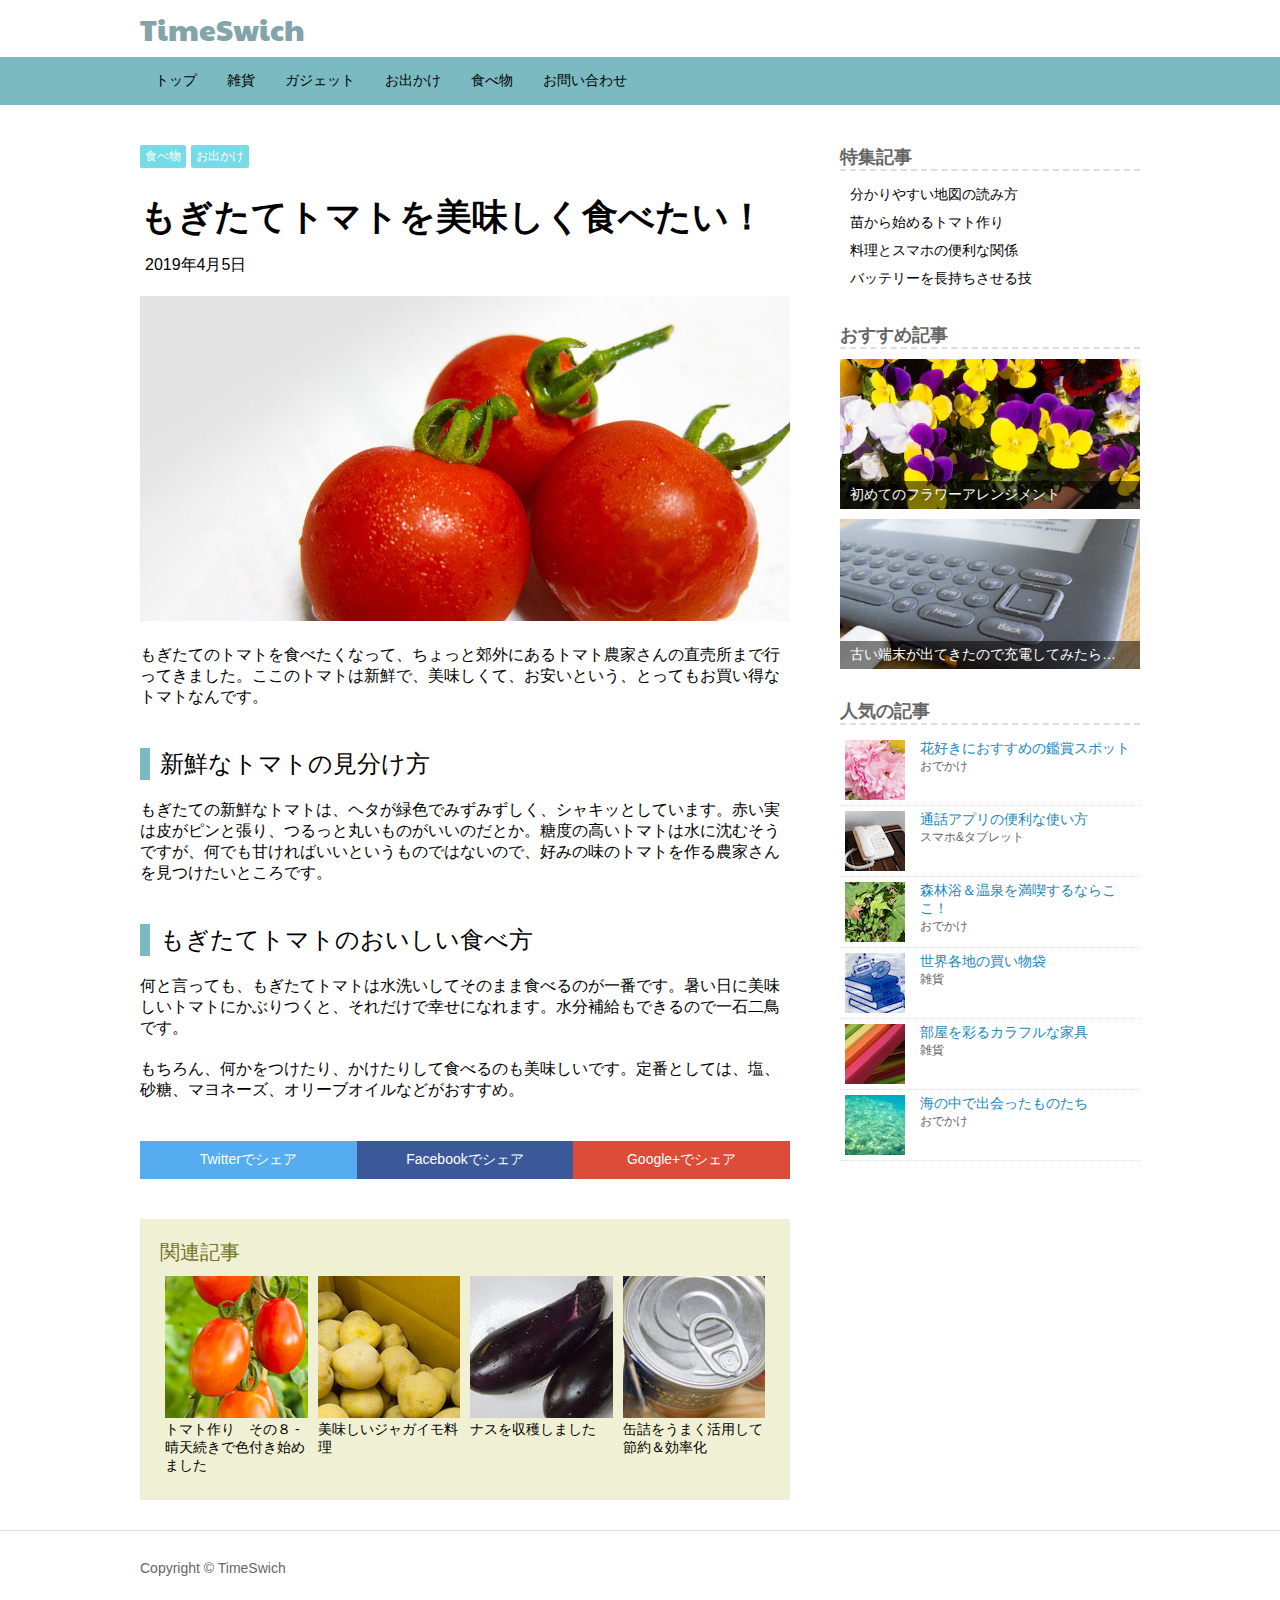
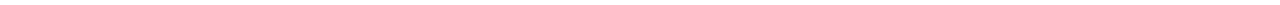
==== top.html @ c20fe012 "トップページ作成準備" ====
<!DOCTYPE html>
<html lang="ja">
  <head>
    <meta charset="UTF-8">
    <title>サンプル</title>
    <meta name="viewport" content="width=device-width">
    <link href="https://fonts.googleapis.com/css?family=Paytone+One" rel="stylesheet">
    <link rel="stylesheet" href="https://use.fontawesome.com/releases/v5.8.1/css/all.css" integrity="sha384-50oBUHEmvpQ+1lW4y57PTFmhCaXp0ML5d60M1M7uH2+nqUivzIebhndOJK28anvf" crossorigin="anonymous">
    <link rel="stylesheet" href="css/styles.css">
  </head>
  <body>

    <div class="box1"><!-- BOX1 -->
      <div class="site">
        <h1><a href="#">TimeSwich</a></h1>
      </div>
    </div>

    <div class="box2"><!-- BOX2 -->
      <div class="box2-inner">
        <nav class="menu">
          <ul>
            <li><a href="#">トップ</a></li>
            <li><a href="#">雑貨</a></li>
            <li><a href="#">ガジェット</a></li>
            <li><a href="#">お出かけ</a></li>
            <li><a href="#">食べ物</a></li>
            <li><a href="#">お問い合わせ</a></li>
          </ul>
        </nav>
      </div>
    </div>

    <div class="boxA">
      <div class="box3"><!-- BOX3 -->
        <article class="kiji">

          <div class="kijicat">
            <ul>
              <li><a href="#">食べ物</a></li>
              <li><a href="#">お出かけ</a></li>
            </ul>
          </div>

          <h1>もぎたてトマトを美味しく食べたい！</h1>

          <div class="kijiinfo">
            <time datetime="2019-04-05">
              <i class="far fa-clock"></i>2019年4月5日
            </time>
          </div>

          <p><img src="img/tomato.jpg" alt="トマトの画像"></p>

          <p>もぎたてのトマトを食べたくなって、ちょっと郊外にあるトマト農家さんの直売所まで行ってきました。ここのトマトは新鮮で、美味しくて、お安いという、とってもお買い得なトマトなんです。</p>

          <h2>新鮮なトマトの見分け方</h2>

          <p>もぎたての新鮮なトマトは、ヘタが緑色でみずみずしく、シャキッとしています。赤い実は皮がピンと張り、つるっと丸いものがいいのだとか。糖度の高いトマトは水に沈むそうですが、何でも甘ければいいというものではないので、好みの味のトマトを作る農家さんを見つけたいところです。</p>

          <h2>もぎたてトマトのおいしい食べ方</h2>

          <p>何と言っても、もぎたてトマトは水洗いしてそのまま食べるのが一番です。暑い日に美味しいトマトにかぶりつくと、それだけで幸せになれます。水分補給もできるので一石二鳥です。</p>

          <p>もちろん、何かをつけたり、かけたりして食べるのも美味しいです。定番としては、塩、砂糖、マヨネーズ、オリーブオイルなどがおすすめ。</p>

          <div class="share">
            <ul>
              <li><a href="#" class="share-tw">
                <i class="fab fa-twitter"></i>
                <span>Twitter</span>でシェア
              </a></li>
              <li><a href="#" class="share-fb">
                <i class="fab fa-facebook-f"></i>
                <span>Facebook</span>でシェア
              </a></li>
              <li><a href="#" class="share-gp">
                <i class="fab fa-google-plus-g"></i>
                <span>Google+</span>でシェア
              </a></li>
            </ul>
          </div>

        </article>

        <aside class="kanren">
          <h1>関連記事</h1>
          <ul>
            <li><a href="#">
              <img src="img/red-150x150.jpg" alt="">
              <div class="text">
                トマト作り　その８ - 晴天続きで色付き始めました
              </div>
            </a></li>
            <li><a href="#">
              <img src="img/imo-150x150.jpg" alt="">
              <div class="text">
                美味しいジャガイモ料理
              </div>
            </a></li>
            <li><a href="#">
              <img src="img/nasu-150x150.jpg" alt="">
              <div class="text">
                ナスを収穫しました
              </div>
            </a></li>
            <li><a href="#">
              <img src="img/can-150x150.jpg" alt="">
              <div class="text">
                缶詰をうまく活用して節約＆効率化
              </div>
            </a></li>
          </ul>
        </aside>

      </div>

      <div class="box4"><!-- BOX4 -->
        <div class="box4-1">
          <aside class="sidemenu">
            <h1>特集記事</h1>
            <ul>
              <li><a href="#">
                <i class="fas fa-caret-right"></i>
                分かりやすい地図の読み方
              </a></li>
              <li><a href="#">
                <i class="fas fa-caret-right"></i>
                苗から始めるトマト作り
              </a></li>
              <li><a href="#">
                <i class="fas fa-caret-right"></i>
                料理とスマホの便利な関係
              </a></li>
              <li><a href="#">
                <i class="fas fa-caret-right"></i>
                バッテリーを長持ちさせる技
              </a></li>
            </ul>
          </aside>

          <aside class="osusume">
            <h1>おすすめ記事</h1>
            <ul>
              <li><a href="#">
                <img src="img/flower.jpg" alt="">
                <div class="text">
                  初めてのフラワーアレンジメント
                </div>
              </a></li>
              <li><a href="#">
                <img src="img/old.jpg" alt="">
                <div class="text">
                  古い端末が出てきたので充電してみたら…
                </div>
              </a></li>
            </ul>
          </aside>
        </div>

        <div class="box4-2">
          <aside class="ninki">
            <h1>人気の記事</h1>
            <ul>
              <li><a href="#">
                <img src="img/sakura-60x60.jpg" alt="">
                <div class="text">
                  花好きにおすすめの鑑賞スポット
                  <span>おでかけ</span>
                </div>
              </a></li>
              <li><a href="#">
                <img src="img/tel-60x60.jpg" alt="">
                <div class="text">
                  通話アプリの便利な使い方
                  <span>スマホ&タブレット</span>
                </div>
              </a></li>
              <li><a href="#">
                <img src="img/green-60x60.jpg" alt="">
                <div class="text">
                  森林浴＆温泉を満喫するならここ！
                  <span>おでかけ</span>
                </div>
              </a></li>
              <li><a href="#">
                <img src="img/bag-60x60.jpg" alt="">
                <div class="text">
                  世界各地の買い物袋
                  <span>雑貨</span>
                </div>
              </a></li>
              <li><a href="#">
                <img src="img/color-60x60.jpg" alt="">
                <div class="text">
                  部屋を彩るカラフルな家具
                  <span>雑貨</span>
                </div>
              </a></li>
              <li><a href="#">
                <img src="img/sea-60x60.jpg" alt="">
                <div class="text">
                  海の中で出会ったものたち
                  <span>おでかけ</span>
                </div>
              </a></li>
            </ul>
          </aside>
        </div>

      </div>
    </div>

    <div class="box5">
      <div class="box5-inner">        
        <div class="copyright">
          <p>Copyright &copy; TimeSwich</p>
        </div>
      </div>
    </div>

  </body>
</html>
---- css/styles.css ----
@charset "UTF-8";

body	{
  margin: 0;
  font-family: 'メイリオ', 'Hiragino Kaku Gothic Pro', sans-serif
}

.box1, .box2-inner, .boxA, .box5-inner {
  padding-left: 10px;
  padding-right: 10px;
}

/********************** header ****************************/

/* サイト名 */

.site h1 a {
  text-decoration: none;
  color: #83a4a8;
}

.site h1 {
  margin: 0;
  font-size: 30px;
  font-family: 'Paytone One', sans-serif;
  font-weight: normal;
}

.box1 {
  padding-top: 8px;
  padding-bottom: 8px;
}

/* ナビゲーション */

.menu ul {
  list-style: none;
  margin: 0;
  padding: 0;
}

.menu li a {
  text-decoration: none;
  font-size: 14px;
  padding: 15px;
  color: #000000;
  display: block;
}

.menu li a:hover {
  background-color: #75dbe7;
}

.menu li {
  float: left;
  width: auto;
}

.menu ul::after {
  content: "";
  display: block;
  clear:both;
}

.box2 {
  background-color: #7cbac1;
}

/************************* headerここまで *********************/

/************************* main *******************************/

/* 記事カテゴリー */

.kijicat {
  margin-bottom: 25px;
}

.kijicat ul {
  margin: 0;
  padding: 0;
  list-style: none;
}

.kijicat li a {
  display: block;
  margin-right: 5px;
  padding: 3px 5px;
  border-radius: 2px;
  color: #ffffff;
  background-color: #75dbe7;
  font-size: 12px;
  text-decoration: none;
}

.kijicat li a:hover {
  background-color: #94ecf6;
}

.kijicat li {
  float: left;
  width: auto;
}

.kijicat ul:after {
  content: "";
  display: block;
  clear: both;
}

/* 記事本体 */

.kiji h1 {
  margin-top: 0;
  margin-bottom: 20px;
  font-size: 36px;
}

.kiji h2 {
  margin-top: 40px;
  padding-left: 10px;
  border-left: 10px solid #7cbac1;
  font-weight: normal;
}

.kiji p {
  margin-top: 0px;
  margin-bottom: 20px;
}

.kiji img {
  max-width: 100%;
  height: auto;
}

/* 記事の投稿日 */

.kijiinfo {
  margin-top: -10px;
  margin-bottom: 20px;
}

.kijiinfo i {
  margin-right: 5px;
  color: #aaaaaa;
  font-size: 20px;
}

.box3 {
  padding: 40px 0 30px;
}

/* シェアボタン */

.share {
  margin-top: 40px;
}

.share ul {
  margin: 0;
  padding: 0;
  list-style: none;
}

.share li a {
  display: block;
  padding: 10px 5px;
  color: #ffffff;
  font-size: 14px;
  text-align: center;
  text-decoration: none;
}

.share li a:hover {
  opacity: 0.8;
}

.share li {
  float: left;
  width: 33.3333%;
}

.share ul::after {
  content: "";
  display: block;
  clear: both;
}

.share-tw {
  background-color: #55acee;
}

.share-fb {
  background-color: #3b5998;
}

.share-gp {
  background-color: #dd4b39;
}

/****************** 関連記事 ***********************/

.kanren {
  margin-top: 40px;
  padding: 20px;
  background-color: #f0f0d4;
}

.kanren h1 {
  margin: 0 0 5px;
  color: #727224;
  font-size: 20px;
  font-weight: normal;
}

.kanren ul {
  margin: 0;
  padding: 0;
  list-style: none;
}

.kanren li a {
  display: block;
  padding: 5px;
  color: #000000;
  font-size: 14px;
  text-decoration: none;
}

.kanren li a:hover {
  text-decoration: underline;
}

.kanren li {
  float: left;
  width: 25%;
}

.kanren ul::after {
  content: "";
  display: block;
  clear: both;
}

.kanren img {
  max-width: 100%;
  height: auto;
  border: none;
}

/***************** サイドバー ********************/

/* 特集 */

.sidemenu {
  margin-bottom: 30px;
}

.sidemenu h1 {
  margin-top: 0;
  margin-bottom: 10px;
  border-bottom: dashed 2px #dddddd;
  color: #666666;
  font-size: 18px;
}

.sidemenu ul {
  list-style: none;
  margin: 0;
  padding: 0;
}

.sidemenu li a {
  text-decoration: none;
  font-size: 14px;
  padding: 5px;
  color: #000000;
  display: block;
}

.sidemenu li a:hover {
  background-color: #eeeeee;
}

.sidemenu i {
  margin-right: 5px;
  color: #888888;
}

/* おすすめ記事 */

.osusume {
  margin-bottom: 30px;
}

.osusume h1 {
  margin-top: 0;
  margin-bottom: 10px;
  border-bottom: dashed 2px #dddddd;
  color: #666666;
  font-size: 18px;
}

.osusume ul {
  list-style: none;
  margin: 0;
  padding: 0;
}

.osusume li a {
  text-decoration: none;
  font-size: 14px;
  padding: 0px;
  margin-bottom: 10px;
  color: #000000;
  display: block;
}

.osusume li a:hover {
  background-color: #eeeeee;
  opacity: 0.8;
}

.osusume img {
  width: 100%;
  height: auto;
  border: none;
  vertical-align: bottom;
}

.osusume .text {
  padding: 5px 10px;
  background-color: rgba(0, 0, 0, 0.5);
  color: #ffffff;
}

/* テキストボックスを画像に重ねる */

.osusume a {
  position: relative;
}

.osusume .text {
  position: absolute;
  bottom: 0;
  left: 0;
  width: 100%;
  box-sizing: border-box;
}

/* 人気記事 */

.ninki h1 {
  margin-top: 0;
  margin-bottom: 10px;
  border-bottom: dashed 2px #dddddd;
  color: #666666;
  font-size: 18px;
}

.ninki ul {
  list-style: none;
  margin: 0;
  padding: 0;
}

.ninki li a {
  text-decoration: none;
  font-size: 14px;
  padding: 5px;
  color: #2288bb;
  border-bottom: 1px dotted #dddddd;
  display: block;
}

.ninki li a:hover {
  background-color: #eeeeee;
}

.ninki li a img {
  border: none;
}

.ninki img {
  float: left;
  width: 60px;
}

.ninki .text {
  float: none;
  width: auto;
  margin-left: 60px;
  padding-left: 15px;
}

.ninki a::after {
  content: "";
  display: block;
  clear: both;
}

.ninki span {
  display: block;
  color: #666666;
  font-size: 12px;
}

.box4 {
  padding: 40px 0 30px;
}

/*********************** mainここまで *********************/

/******************* footer **************************/

/* コピーライト */

.copyright {
  margin: 0;
  color: #666666;
  font-size: 14px;
}

.box5 {
  border-top: 1px solid #dddddd;
  padding: 15px 0;
}

/******************* レスポンシブ ********************/

/*********** 599px以下 *************/
@media (max-width: 599px) {

/* サイト名と記事タイトルを小さく */

.site h1 {
  font-size: 20px;
}

.kiji h1 {
  font-size: 26px;
}

.box1 {
  padding-top: 4px 0px;
}

/* ナビゲーション */

.menu li a {
  padding: 10px 3px;
  font-size: 11px;
}

/* boxの間隔 */

.box3 {
  padding-top: 25px;
}

/* シェアボタン */

.share span {
  display: inline-block;
  text-indent: -9999px;
}

/* 関連記事を2列にする */

.kanren {
  padding: 10px;
}

.kanren li {
  width: 50%;
}

.kanren li:nth-child(3n) {
  clear: both;
}


}

/*********** 600px～767px ************/
@media (min-width: 600px) and (max-width: 767px) {

/* box4-1とbox4-2を横に並べる */
.box4-1 {
  float: left;
  width: 50%;
}

.box4-2 {
  float: left;
  width: 50%;
}

.box4::after {
  content: "";
  display: block;
  clear: both;
}

/* box4-1とbox4-2の間隔を調整 */
.box4-1 {
  padding-right: 20px;
  box-sizing: border-box;
}

.box4-2 {
  padding-left: 20px;
  box-sizing: border-box;
}

}

/*********** 768px～ ************/
@media (min-width: 768px) {
/* BOX3とBOX4を横に並べる設定 */
.boxA:after	{content: "";
	display: block;
	clear: both}

.box3	{float: left;
	width: 70%}

.box4	{float: left;
	width: 30%}

/* BOX3とBOX4の左右の間隔 */

.box3 {
  padding-right: 50px;
  box-sizing: border-box;
}

}

/*********** 1040px～ ************/
@media (min-width: 1040px) {

/* 全体の横幅を固定する */
.box1, .box2-inner, .boxA, .box5-inner {
  width: 1000px;
  margin-left: auto;
  margin-right: auto;
}

}
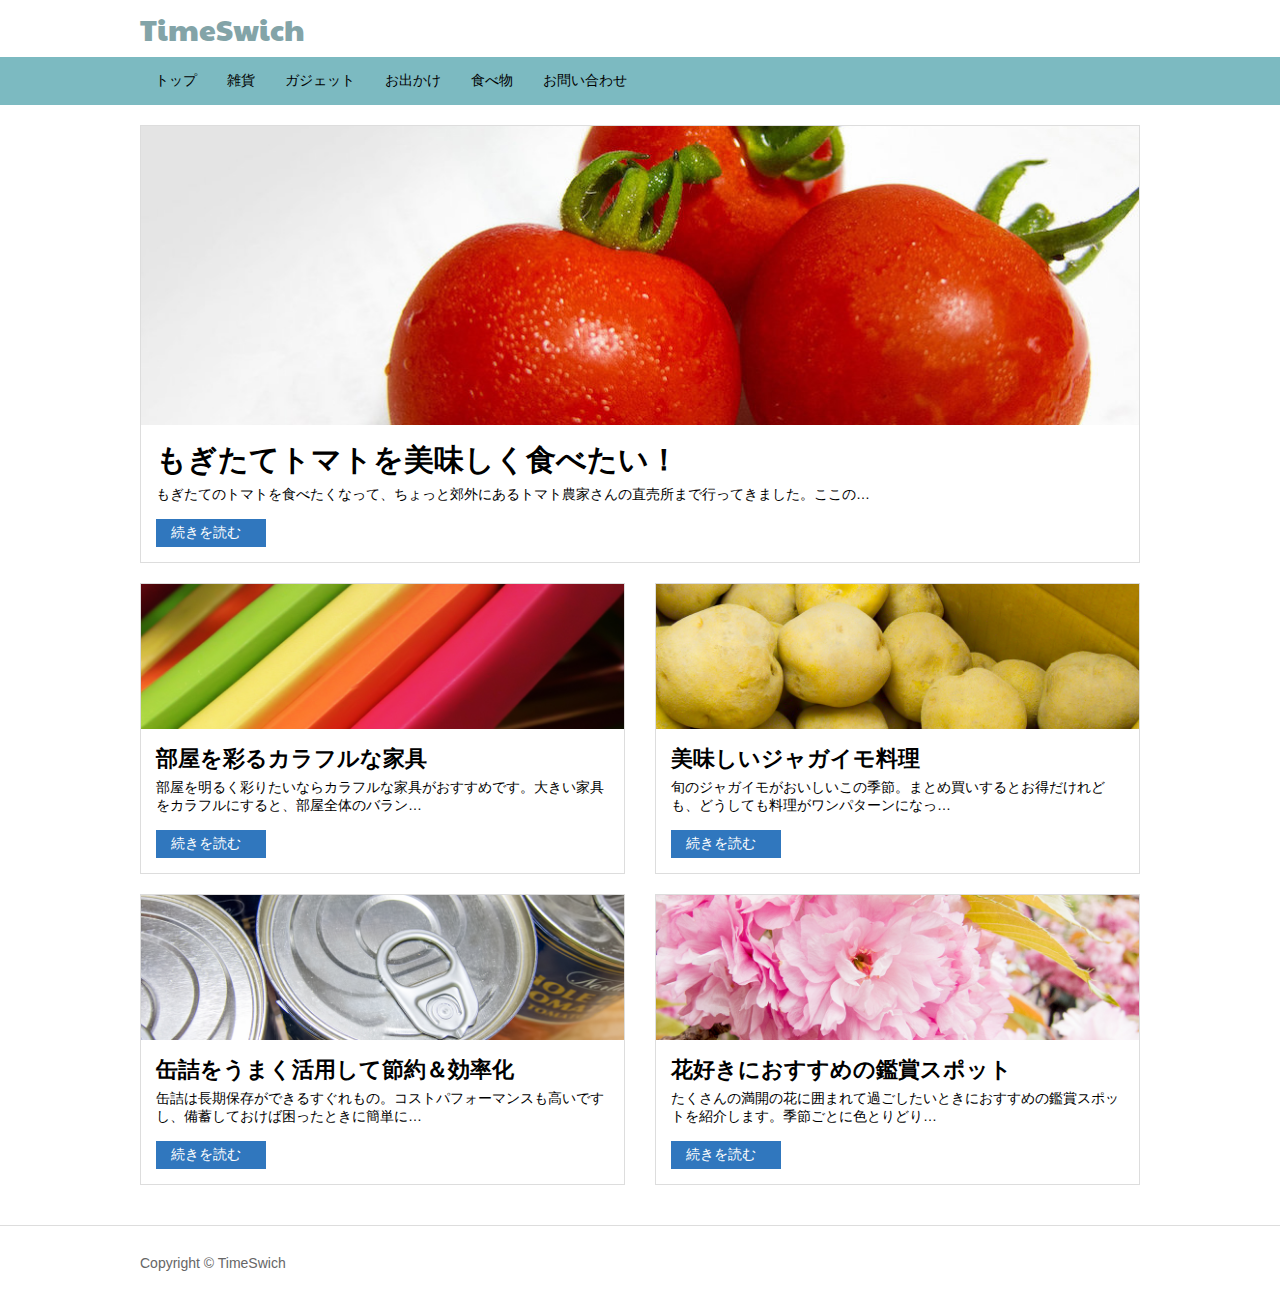
==== commit e7f62aab: "トップページ作成" ====
--- a/top.html
+++ b/top.html
@@ -8,7 +8,7 @@
     <link rel="stylesheet" href="https://use.fontawesome.com/releases/v5.8.1/css/all.css" integrity="sha384-50oBUHEmvpQ+1lW4y57PTFmhCaXp0ML5d60M1M7uH2+nqUivzIebhndOJK28anvf" crossorigin="anonymous">
     <link rel="stylesheet" href="css/styles.css">
   </head>
-  <body>
+  <body class="top">
 
     <div class="box1"><!-- BOX1 -->
       <div class="site">
@@ -32,187 +32,56 @@
     </div>
 
     <div class="boxA">
-      <div class="box3"><!-- BOX3 -->
-        <article class="kiji">
+      <article class="gaiyou pickup">
+        <a href="#">
+          <img src="img/tomato-top.jpg" alt="">
+          <h1>もぎたてトマトを美味しく食べたい！</h1>
+          <p>もぎたてのトマトを食べたくなって、ちょっと郊外にあるトマト農家さんの直売所まで行ってきました。ここの…</p>
+          <p class="more">続きを読む<i class="fas fa-chevron-right"></i></p>
+        </a>
+      </article>
 
-          <div class="kijicat">
-            <ul>
-              <li><a href="#">食べ物</a></li>
-              <li><a href="#">お出かけ</a></li>
-            </ul>
-          </div>
-
-          <h1>もぎたてトマトを美味しく食べたい！</h1>
-
-          <div class="kijiinfo">
-            <time datetime="2019-04-05">
-              <i class="far fa-clock"></i>2019年4月5日
-            </time>
-          </div>
-
-          <p><img src="img/tomato.jpg" alt="トマトの画像"></p>
-
-          <p>もぎたてのトマトを食べたくなって、ちょっと郊外にあるトマト農家さんの直売所まで行ってきました。ここのトマトは新鮮で、美味しくて、お安いという、とってもお買い得なトマトなんです。</p>
-
-          <h2>新鮮なトマトの見分け方</h2>
-
-          <p>もぎたての新鮮なトマトは、ヘタが緑色でみずみずしく、シャキッとしています。赤い実は皮がピンと張り、つるっと丸いものがいいのだとか。糖度の高いトマトは水に沈むそうですが、何でも甘ければいいというものではないので、好みの味のトマトを作る農家さんを見つけたいところです。</p>
-
-          <h2>もぎたてトマトのおいしい食べ方</h2>
-
-          <p>何と言っても、もぎたてトマトは水洗いしてそのまま食べるのが一番です。暑い日に美味しいトマトにかぶりつくと、それだけで幸せになれます。水分補給もできるので一石二鳥です。</p>
-
-          <p>もちろん、何かをつけたり、かけたりして食べるのも美味しいです。定番としては、塩、砂糖、マヨネーズ、オリーブオイルなどがおすすめ。</p>
-
-          <div class="share">
-            <ul>
-              <li><a href="#" class="share-tw">
-                <i class="fab fa-twitter"></i>
-                <span>Twitter</span>でシェア
-              </a></li>
-              <li><a href="#" class="share-fb">
-                <i class="fab fa-facebook-f"></i>
-                <span>Facebook</span>でシェア
-              </a></li>
-              <li><a href="#" class="share-gp">
-                <i class="fab fa-google-plus-g"></i>
-                <span>Google+</span>でシェア
-              </a></li>
-            </ul>
-          </div>
-
+      <div class="boxA-1">
+        <article class="gaiyou">
+          <a href="#">
+            <img src="img/color-top.jpg" alt="">
+            <h1>部屋を彩るカラフルな家具</h1>
+            <p>部屋を明るく彩りたいならカラフルな家具がおすすめです。大きい家具をカラフルにすると、部屋全体のバラン…</p>
+            <p class="more">続きを読む<i class="fas fa-chevron-right"></i></p>
+          </a>
         </article>
 
-        <aside class="kanren">
-          <h1>関連記事</h1>
-          <ul>
-            <li><a href="#">
-              <img src="img/red-150x150.jpg" alt="">
-              <div class="text">
-                トマト作り　その８ - 晴天続きで色付き始めました
-              </div>
-            </a></li>
-            <li><a href="#">
-              <img src="img/imo-150x150.jpg" alt="">
-              <div class="text">
-                美味しいジャガイモ料理
-              </div>
-            </a></li>
-            <li><a href="#">
-              <img src="img/nasu-150x150.jpg" alt="">
-              <div class="text">
-                ナスを収穫しました
-              </div>
-            </a></li>
-            <li><a href="#">
-              <img src="img/can-150x150.jpg" alt="">
-              <div class="text">
-                缶詰をうまく活用して節約＆効率化
-              </div>
-            </a></li>
-          </ul>
-        </aside>
+        <article class="gaiyou">
+          <a href="#">
+            <img src="img/imo-top.jpg" alt="">
+            <h1>美味しいジャガイモ料理</h1>
+            <p>旬のジャガイモがおいしいこの季節。まとめ買いするとお得だけれども、どうしても料理がワンパターンになっ…</p>
+            <p class="more">続きを読む<i class="fas fa-chevron-right"></i></p>
+          </a>
+        </article>
 
-      </div>
+        <article class="gaiyou">
+          <a href="#">
+            <img src="img/can-top.jpg" alt="">
+            <h1>缶詰をうまく活用して節約＆効率化</h1>
+            <p>缶詰は長期保存ができるすぐれもの。コストパフォーマンスも高いですし、備蓄しておけば困ったときに簡単に…</p>
+            <p class="more">続きを読む<i class="fas fa-chevron-right"></i></p>
+          </a>
+        </article>
 
-      <div class="box4"><!-- BOX4 -->
-        <div class="box4-1">
-          <aside class="sidemenu">
-            <h1>特集記事</h1>
-            <ul>
-              <li><a href="#">
-                <i class="fas fa-caret-right"></i>
-                分かりやすい地図の読み方
-              </a></li>
-              <li><a href="#">
-                <i class="fas fa-caret-right"></i>
-                苗から始めるトマト作り
-              </a></li>
-              <li><a href="#">
-                <i class="fas fa-caret-right"></i>
-                料理とスマホの便利な関係
-              </a></li>
-              <li><a href="#">
-                <i class="fas fa-caret-right"></i>
-                バッテリーを長持ちさせる技
-              </a></li>
-            </ul>
-          </aside>
-
-          <aside class="osusume">
-            <h1>おすすめ記事</h1>
-            <ul>
-              <li><a href="#">
-                <img src="img/flower.jpg" alt="">
-                <div class="text">
-                  初めてのフラワーアレンジメント
-                </div>
-              </a></li>
-              <li><a href="#">
-                <img src="img/old.jpg" alt="">
-                <div class="text">
-                  古い端末が出てきたので充電してみたら…
-                </div>
-              </a></li>
-            </ul>
-          </aside>
-        </div>
-
-        <div class="box4-2">
-          <aside class="ninki">
-            <h1>人気の記事</h1>
-            <ul>
-              <li><a href="#">
-                <img src="img/sakura-60x60.jpg" alt="">
-                <div class="text">
-                  花好きにおすすめの鑑賞スポット
-                  <span>おでかけ</span>
-                </div>
-              </a></li>
-              <li><a href="#">
-                <img src="img/tel-60x60.jpg" alt="">
-                <div class="text">
-                  通話アプリの便利な使い方
-                  <span>スマホ&タブレット</span>
-                </div>
-              </a></li>
-              <li><a href="#">
-                <img src="img/green-60x60.jpg" alt="">
-                <div class="text">
-                  森林浴＆温泉を満喫するならここ！
-                  <span>おでかけ</span>
-                </div>
-              </a></li>
-              <li><a href="#">
-                <img src="img/bag-60x60.jpg" alt="">
-                <div class="text">
-                  世界各地の買い物袋
-                  <span>雑貨</span>
-                </div>
-              </a></li>
-              <li><a href="#">
-                <img src="img/color-60x60.jpg" alt="">
-                <div class="text">
-                  部屋を彩るカラフルな家具
-                  <span>雑貨</span>
-                </div>
-              </a></li>
-              <li><a href="#">
-                <img src="img/sea-60x60.jpg" alt="">
-                <div class="text">
-                  海の中で出会ったものたち
-                  <span>おでかけ</span>
-                </div>
-              </a></li>
-            </ul>
-          </aside>
-        </div>
-
+        <article class="gaiyou">
+          <a href="#">
+            <img src="img/sakura-top.jpg" alt="">
+            <h1>花好きにおすすめの鑑賞スポット</h1>
+            <p>たくさんの満開の花に囲まれて過ごしたいときにおすすめの鑑賞スポットを紹介します。季節ごとに色とりどり…</p>
+            <p class="more">続きを読む<i class="fas fa-chevron-right"></i></p>
+          </a>
+        </article>
       </div>
     </div>
 
     <div class="box5">
-      <div class="box5-inner">        
+      <div class="box5-inner">
         <div class="copyright">
           <p>Copyright &copy; TimeSwich</p>
         </div>
--- a/css/styles.css
+++ b/css/styles.css
@@ -409,6 +409,64 @@
   padding: 40px 0 30px;
 }
 
+/********************* トップページのCSS ********************/
+
+/* 概要 */
+
+.gaiyou {
+  margin-bottom: 20px;
+}
+
+.gaiyou a {
+  display: block;
+  border: 1px solid #dddddd;
+  color: #000000;
+  text-decoration: none;
+}
+
+.gaiyou a:hover {
+  box-shadow: 0 0 10px #dddddd;
+}
+
+.gaiyou img {
+  max-width: 100%;
+  height: auto;
+  border: none;
+  margin-bottom: 15px;
+  vertical-align: bottom;
+}
+
+.gaiyou h1 {
+  margin: 0 15px 5px;
+  font-size: 22px;
+}
+
+.gaiyou p {
+  margin: 0 15px 15px;
+  font-size: 14px;
+}
+
+/* 続きを読む */
+
+.more {
+  display: inline-block;
+  padding: 5px 15px;
+  background-color: #3077be;
+  color: #ffffff;
+}
+
+.more i {
+  margin-left: 10px;
+}
+
+/* boxAの間隔 */
+
+.top .boxA {
+  padding-top: 20px;
+  padding-bottom: 20px;
+}
+
+
 /*********************** mainここまで *********************/
 
 /******************* footer **************************/
@@ -481,6 +539,37 @@
 
 
 }
+
+
+/********************** 600px～ **********************/
+@media (min-width: 600px) {
+
+  /* トップページの概要を2列に並べる */
+
+  .boxA-1 .gaiyou {
+    float: left;
+    width: 50%;
+  }
+
+  .boxA-1::after {
+    content: "";
+    display: block;
+    clear: both;
+  }
+
+.boxA-1 .gaiyou:nth-child(odd) {
+  padding-right: 15px;
+  box-sizing: border-box;
+  clear: both;
+}
+
+.boxA-1 .gaiyou:nth-child(even) {
+  padding-left: 15px;
+  box-sizing: border-box;
+}
+
+}
+
 
 /*********** 600px～767px ************/
 @media (min-width: 600px) and (max-width: 767px) {
@@ -535,6 +624,12 @@
   box-sizing: border-box;
 }
 
+/* トップページのピックアップ */
+
+.pickup h1 {
+  font-size: 30px;
+}
+
 }
 
 /*********** 1040px～ ************/
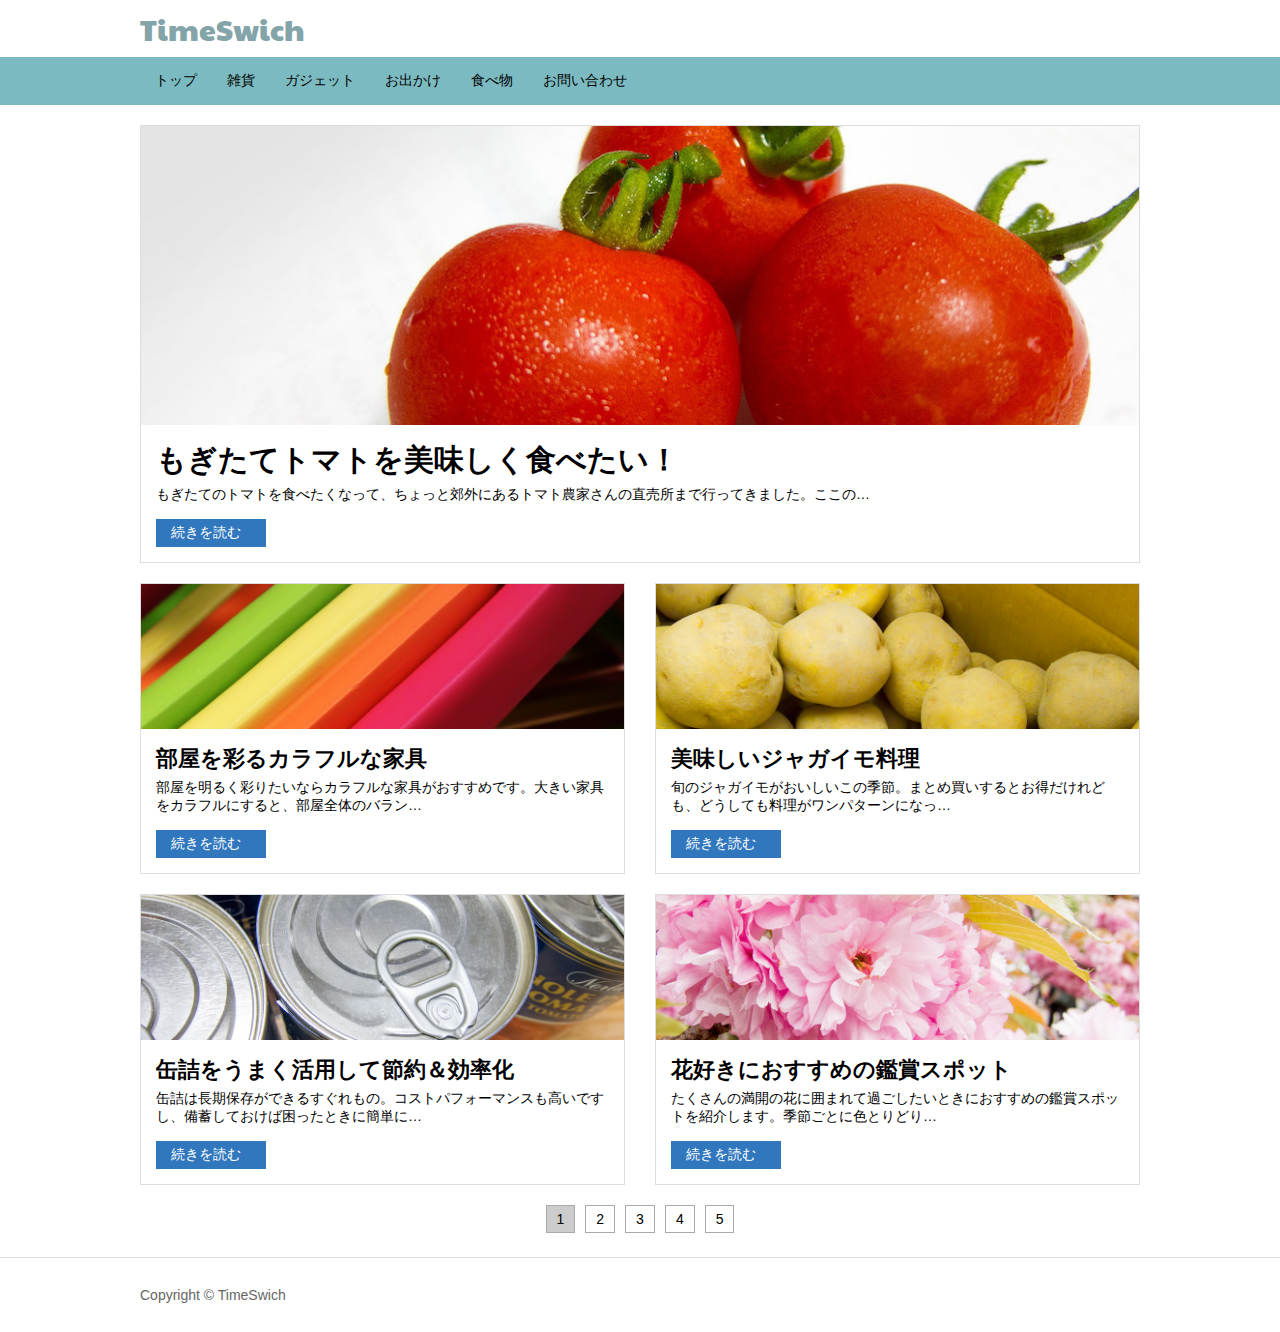
==== commit da0fa18f: "ページネーション追加" ====
--- a/top.html
+++ b/top.html
@@ -78,6 +78,17 @@
           </a>
         </article>
       </div>
+
+      <div class="pagenation">
+        <ul>
+          <li><a href="#" class="active">1</a></li>
+          <li><a href="#">2</a></li>
+          <li><a href="#">3</a></li>
+          <li><a href="#">4</a></li>
+          <li><a href="#">5</a></li>
+        </ul>
+      </div>
+
     </div>
 
     <div class="box5">
--- a/css/styles.css
+++ b/css/styles.css
@@ -459,6 +459,48 @@
   margin-left: 10px;
 }
 
+/* ページネーション */
+
+.pagenation {
+  text-align: center;
+}
+
+.pagenation ul {
+  list-style: none;
+  margin: 0;
+  padding: 0;
+  display: inline-block;
+}
+
+.pagenation li a {
+  display: block;
+  margin: 0 5px;
+  padding: 5px 10px;
+  font-size: 14px;
+  color: #000000;
+  border: 1px solid #aaaaaa;
+  text-decoration: none;
+}
+
+.pagenation li a.active {
+  background-color: #cccccc;
+}
+
+.pagenation li a:hover {
+  background-color: #eeeeee;
+}
+
+.pagenation li {
+  float: left;
+  width: auto;
+}
+
+.pagenation ul::after {
+  content: "";
+  display: block;
+  clear: both;
+}
+
 /* boxAの間隔 */
 
 .top .boxA {
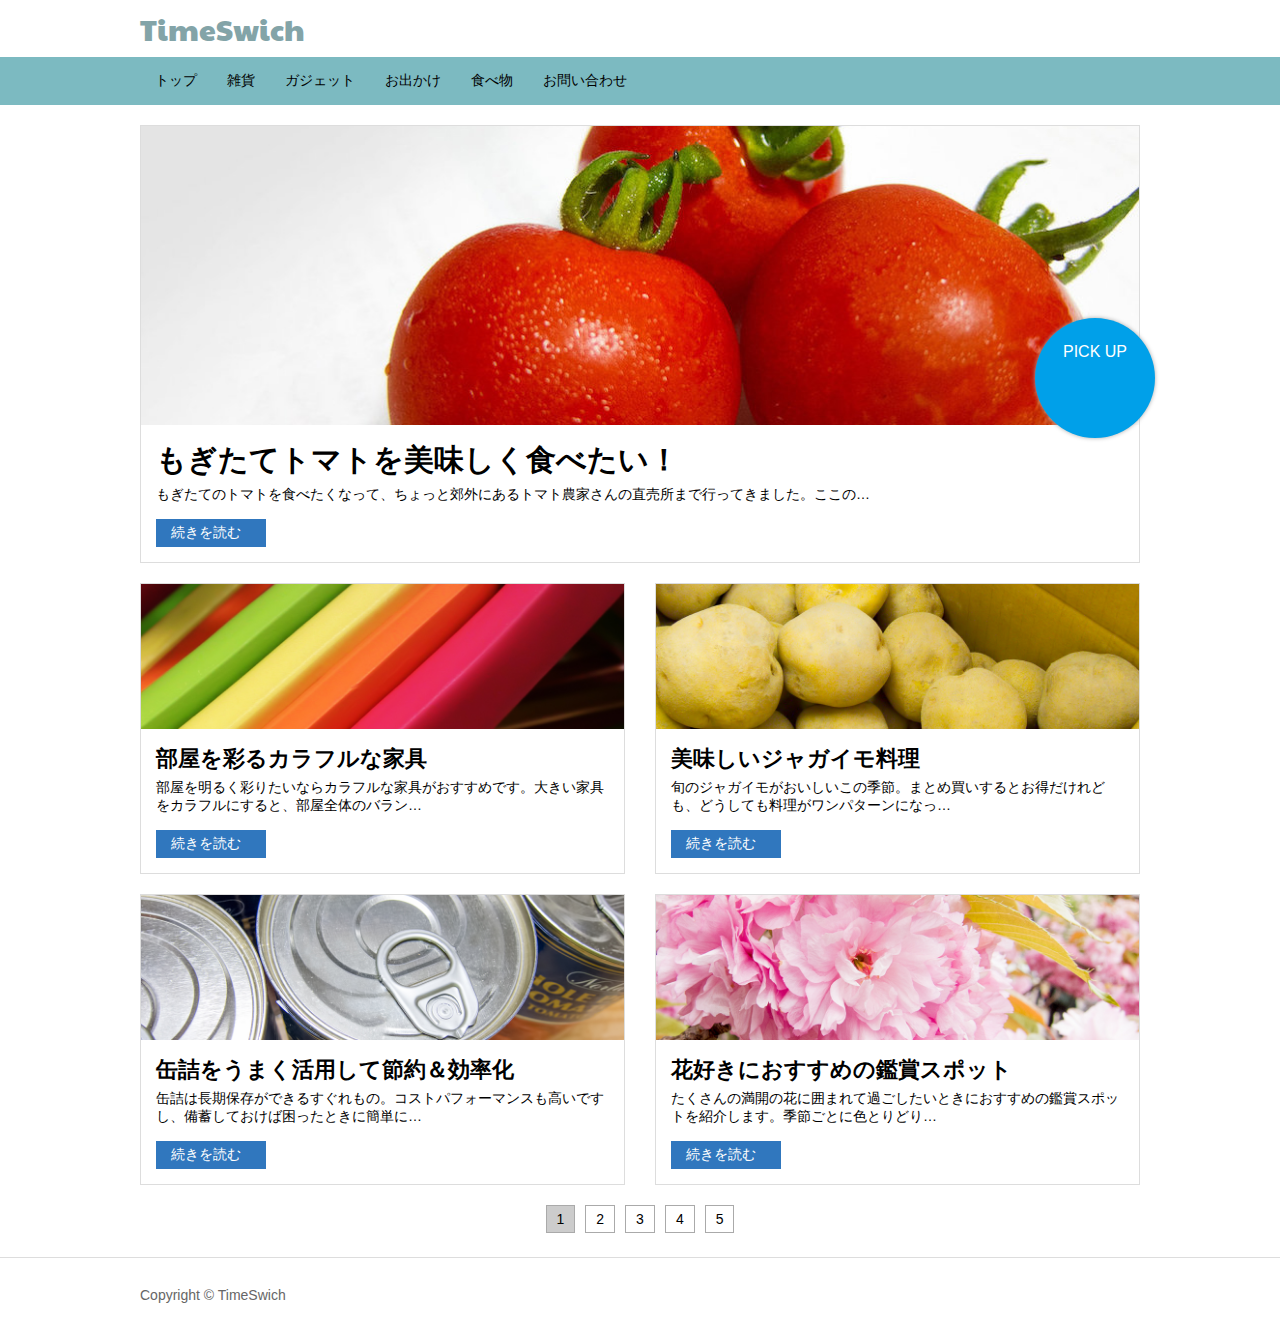
==== commit b3040fbe: "ピックアップ記事にバッジを追加" ====
--- a/top.html
+++ b/top.html
@@ -34,6 +34,9 @@
     <div class="boxA">
       <article class="gaiyou pickup">
         <a href="#">
+          <div class="badge">
+            <i class="far fa-thumbs-up"></i>PICK UP
+          </div>
           <img src="img/tomato-top.jpg" alt="">
           <h1>もぎたてトマトを美味しく食べたい！</h1>
           <p>もぎたてのトマトを食べたくなって、ちょっと郊外にあるトマト農家さんの直売所まで行ってきました。ここの…</p>
--- a/css/styles.css
+++ b/css/styles.css
@@ -459,6 +459,37 @@
   margin-left: 10px;
 }
 
+/* ピックアップ記事のバッジ */
+
+.badge {
+  width: 120px;
+  height: 120px;
+  padding-top: 25px;
+  box-sizing: border-box;
+  background-color: #00a0e9;
+  color: #ffffff;
+  border-radius: 50%;
+  text-align: center;
+  box-shadow: 0 0 4px #aaaaaa;
+}
+
+.badge i {
+  display: block;
+  font-size: 40px;
+}
+
+/* バッジの位置を設定 */
+
+.pickup {
+  position: relative;
+}
+
+.badge {
+  position: absolute;
+  top: 44%;
+  right: -15px;
+}
+
 /* ページネーション */
 
 .pagenation {
@@ -530,6 +561,15 @@
 
 /*********** 599px以下 *************/
 @media (max-width: 599px) {
+
+/* バッジの調整 */
+
+.badge {
+  transform: scale(0.5);
+  transform-origin: top right;
+  top: -8px;
+  right: 10px;
+}
 
 /* サイト名と記事タイトルを小さく */
 
@@ -615,6 +655,13 @@
 
 /*********** 600px～767px ************/
 @media (min-width: 600px) and (max-width: 767px) {
+
+/* バッジの表示位置調整 */
+
+.badge {
+  top: 30%;
+  right: 15px;
+}
 
 /* box4-1とbox4-2を横に並べる */
 .box4-1 {
